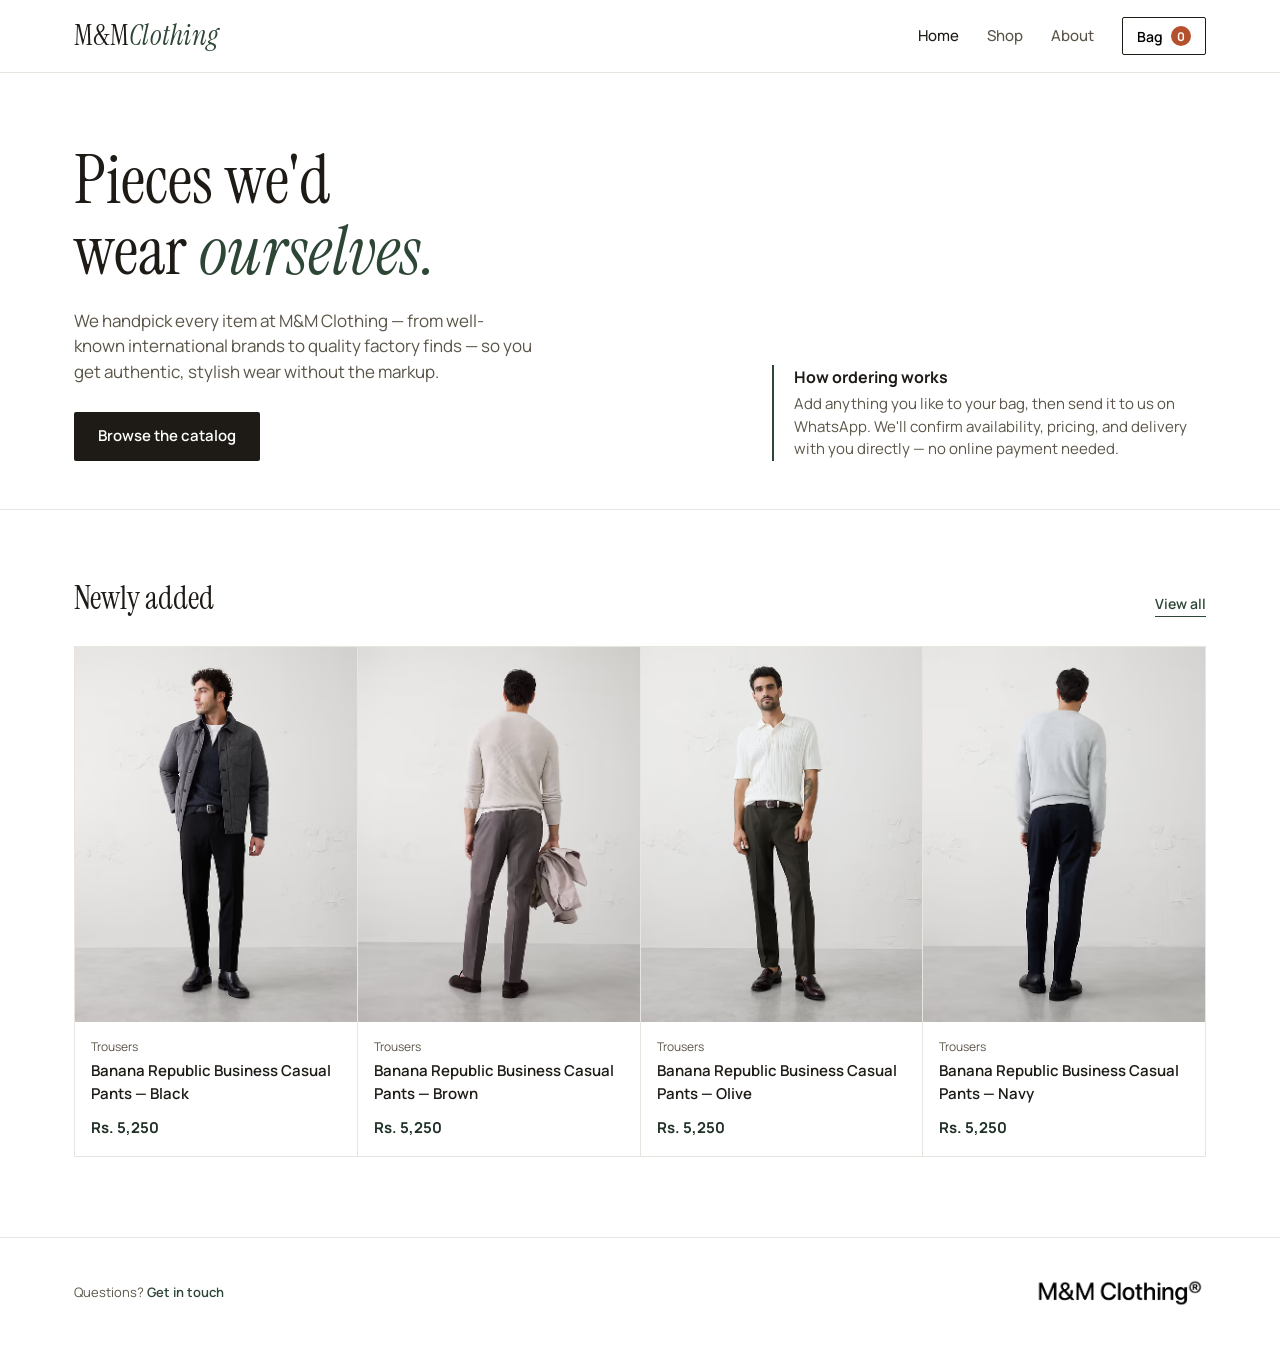
==== index.html @ 095e3205 "Initial commit — Banana Republic catalog site" ====
<!DOCTYPE html>
<html lang="en">
<head>
<meta charset="UTF-8">
<meta name="viewport" content="width=device-width, initial-scale=1.0">
<title>M&amp;M Clothing</title>
<link rel="stylesheet" href="css/style.css">
</head>
<body>


<header class="site-header">
  <div class="wrap">
    <!-- Wordmark Logo -->
    <a href="index.html" class="wordmark">
      M&M<span>Clothing</span>  
    </a>
    <nav class="main-nav">
      <a href="index.html" class="active">Home</a>
      <a href="catalog.html">Shop</a>
      <a href="about.html" class="hide-mobile">About</a>
      <button id="open-cart" class="cart-btn" aria-label="Open cart">
        Bag <span class="cart-count" id="cart-count">0</span>
      </button>
    </nav>
  </div>
</header>



<section class="hero">
  <div class="wrap">
    <div>
      <h1>Pieces we'd<br>wear <em>ourselves.</em></h1>
      <p>We handpick every item at M&amp;M Clothing — from well-known international brands to quality factory finds — so you get authentic, stylish wear without the markup.</p>
      <a href="catalog.html" class="btn">Browse the catalog</a>
    </div>
    <div class="hero-note">
      <strong>How ordering works</strong>
      Add anything you like to your bag, then send it to us on WhatsApp. We'll confirm availability, pricing, and delivery with you directly — no online payment needed.
    </div>
  </div>
</section>

<div class="wrap">
  <div class="section-head">
    <h2>Newly added</h2>
    <a href="catalog.html">View all</a>
  </div>
  <div class="grid" id="featured-grid"></div>
</div>

<footer class="site-footer">
  <div class="wrap">
    
    <span>Questions? <a href="about.html" style="color:var(--green); font-weight:600;">Get in touch</a></span>
    <!-- Logo right -->
    <a href="index.html" class="logo-link">
      <img src="images/NameLogo.png" alt="M&amp;M Clothing" style="height: 30px; width: auto; display: block;">
    </a>
  </div>
</footer>

<div class="overlay" id="cart-overlay"></div>
<aside class="drawer" id="cart-drawer">
  <div class="drawer-head">
    <h3>Your bag</h3>
    <button class="drawer-close" id="close-cart" aria-label="Close cart">&times;</button>
  </div>
  <div class="drawer-items" id="drawer-items"></div>
  <div class="drawer-foot" id="drawer-foot">
    <div class="drawer-total"><span>Total</span><span id="drawer-total-amount">Rs. 0</span></div>
    <button class="btn clay" id="whatsapp-checkout">Send order on WhatsApp</button>
    <div class="drawer-hint">We'll reply on WhatsApp to confirm details and delivery.</div>
  </div>
</aside>

<script src="js/data.js"></script>
<script src="js/cart.js"></script>
<script src="js/render.js"></script>
<script src="js/home.js"></script>
<script>document.getElementById('year').textContent = new Date().getFullYear();</script>
</body>
</html>
---- css/style.css ----
@import url('https://fonts.googleapis.com/css2?family=Instrument+Serif:ital@0;1&family=Manrope:wght@400;500;600;700&display=swap');

:root {
  --white: #FFFFFF;
  --bg: #FFFFFF;
  --card: #FAFAFA;
  --ink: #1E1B17;
  --ink-soft: #5B5548;
  --line: #E8E5E0;
  --green: #2E4636;
  --green-dark: #1F3025;
  --clay: #B5502C;
  --clay-dark: #93401F;

  --serif: 'Instrument Serif', Georgia, serif;
  --sans: 'Manrope', -apple-system, BlinkMacSystemFont, sans-serif;

  --max: 1180px;
}

* { box-sizing: border-box; }

html { scroll-behavior: smooth; }

body {
  margin: 0;
  background: var(--bg);
  color: var(--ink);
  font-family: var(--sans);
  line-height: 1.5;
  -webkit-font-smoothing: antialiased;
}

a { color: inherit; text-decoration: none; }

img { max-width: 100%; display: block; }

button { font-family: inherit; cursor: pointer; }

.wrap {
  max-width: var(--max);
  margin: 0 auto;
  padding: 0 24px;
}

/* ---------- Header ---------- */

.site-header {
  border-bottom: 1px solid var(--line);
  position: sticky;
  top: 0;
  background: var(--white);
  z-index: 40;
}

.site-header .wrap {
  display: flex;
  align-items: center;
  justify-content: space-between;
  height: 72px;
  padding: 0 24px;
  max-width: var(--max);
  margin: 0 auto;
}

.wordmark {
  font-family: var(--serif);  /* Instrument Serif — fancy font */
  font-size: 28px;
  letter-spacing: 0.3px;
  text-decoration: none;
  color: var(--ink);
}

.wordmark span { 
  color: var(--green); 
  font-style: italic; 
}
/* Logo - Left */
.logo-link {
  display: flex;
  align-items: center;
  text-decoration: none;
  flex-shrink: 0;
}

.logo-link img {
  height: 35px;  /* Fixed height */
  width: auto;
  display: block;
}

/* Navigation - Right */
.main-nav {
  display: flex;
  align-items: center;
  gap: 28px;
  margin-left: auto;
}

.main-nav a {
  font-size: 15px;
  font-weight: 500;
  color: var(--ink-soft);
  transition: color 0.15s ease;
  text-decoration: none;
}

.main-nav a:hover, 
.main-nav a.active { 
  color: var(--ink); 
}

/* Cart Button */
.cart-btn {
  display: flex;
  align-items: center;
  gap: 8px;
  border: 1px solid var(--ink);
  background: transparent;
  padding: 8px 14px;
  font-size: 14px;
  font-weight: 600;
  border-radius: 2px;
  cursor: pointer;
  font-family: inherit;
}

.cart-btn:hover { 
  background: var(--ink); 
  color: var(--white); 
}

.cart-count {
  background: var(--clay);
  color: var(--white);
  border-radius: 50%;
  width: 20px;
  height: 20px;
  font-size: 12px;
  display: flex;
  align-items: center;
  justify-content: center;
  font-weight: 700;
}

.cart-btn:hover .cart-count { 
  background: var(--white); 
  color: var(--ink); 
}

/* Mobile */
@media (max-width: 640px) {
  .site-header .wrap {
    height: 60px;
    padding: 0 16px;
  }
  .logo-link img {
    height: 28px;
  }
  .main-nav {
    gap: 14px;
  }
  .main-nav a {
    font-size: 13px;
  }
  .main-nav a.hide-mobile {
    display: none;
  }
  .cart-btn {
    padding: 6px 10px;
    font-size: 12px;
  }
}

/* ---------- Hero ---------- */

.hero {
  padding: 72px 0 48px;
  border-bottom: 1px solid var(--line);
  background: var(--white);
}

.hero .wrap {
  display: grid;
  grid-template-columns: 1.2fr 0.8fr;
  gap: 48px;
  align-items: end;
}

.hero h1 {
  font-family: var(--serif);
  font-weight: 400;
  font-size: clamp(40px, 6vw, 68px);
  line-height: 1.05;
  margin: 0 0 20px;
}

.hero h1 em { 
  color: var(--green); 
  font-style: italic; 
}

.hero p {
  color: var(--ink-soft);
  font-size: 17px;
  max-width: 46ch;
  margin: 0 0 28px;
}

.btn {
  display: inline-flex;
  align-items: center;
  gap: 8px;
  background: var(--ink);
  color: var(--white);
  padding: 13px 24px;
  font-size: 15px;
  font-weight: 600;
  border: none;
  border-radius: 2px;
  transition: background 0.15s ease;
}

.btn:hover { 
  background: var(--green-dark); 
}

.btn.secondary {
  background: transparent;
  color: var(--ink);
  border: 1px solid var(--ink);
}

.btn.secondary:hover { 
  background: var(--ink); 
  color: var(--white); 
}

.btn.clay { 
  background: var(--clay); 
}

.btn.clay:hover { 
  background: var(--clay-dark); 
}

.hero-note {
  border-left: 2px solid var(--green);
  padding-left: 20px;
  font-size: 15px;
  color: var(--ink-soft);
}

.hero-note strong { 
  display: block; 
  color: var(--ink); 
  font-size: 16px; 
  margin-bottom: 4px; 
}

/* ---------- Section headings ---------- */

.section-head {
  display: flex;
  align-items: baseline;
  justify-content: space-between;
  margin: 64px 0 24px;
}

.section-head h2 {
  font-family: var(--serif);
  font-weight: 400;
  font-size: 32px;
  margin: 0;
}

.section-head a {
  font-size: 14px;
  font-weight: 600;
  color: var(--green);
  border-bottom: 1px solid var(--green);
  padding-bottom: 2px;
}

/* ---------- Filter bar ---------- */

.filter-bar {
  display: flex;
  flex-wrap: wrap;
  gap: 10px;
  align-items: center;
  padding: 20px 0;
  border-bottom: 1px solid var(--line);
  margin-bottom: 32px;
  background: var(--white);
}

.filter-pill {
  border: 1px solid var(--line);
  background: var(--white);
  padding: 8px 16px;
  font-size: 14px;
  border-radius: 20px;
  color: var(--ink-soft);
  font-weight: 500;
}

.filter-pill.active {
  background: var(--ink);
  color: var(--white);
  border-color: var(--ink);
}

.search-input {
  margin-left: auto;
  border: 1px solid var(--line);
  background: var(--white);
  padding: 9px 14px;
  font-size: 14px;
  border-radius: 20px;
  font-family: inherit;
  min-width: 220px;
}

.search-input:focus { 
  outline: 2px solid var(--green); 
  outline-offset: 1px; 
}

/* ---------- Product grid ---------- */

.grid {
  display: grid;
  grid-template-columns: repeat(4, 1fr);
  gap: 1px;
  background: var(--line);
  border: 1px solid var(--line);
}

.card {
  background: var(--white);
  display: flex;
  flex-direction: column;
  position: relative;
}

.card-media {
  aspect-ratio: 3/4;
  background: #F5F5F5;
  overflow: hidden;
  position: relative;
}

.card-media img { 
  width: 100%; 
  height: 100%; 
  object-fit: cover; 
}

.card-body { 
  padding: 16px; 
  flex: 1; 
  display: flex; 
  flex-direction: column; 
  gap: 4px; 
}

.card-cat { 
  font-size: 12px; 
  color: var(--ink-soft); 
}

.card-name { 
  font-size: 15px; 
  font-weight: 600; 
}

.card-price { 
  font-size: 15px; 
  color: var(--green-dark); 
  font-weight: 700; 
  margin-top: auto; 
  padding-top: 8px; 
}

.sold-out-tag {
  position: absolute;
  top: 10px;
  left: 10px;
  background: var(--ink);
  color: var(--white);
  font-size: 11px;
  font-weight: 700;
  padding: 4px 8px;
  border-radius: 2px;
}

.card-link { 
  display: contents; 
}

.empty-note {
  grid-column: 1 / -1;
  background: var(--white);
  text-align: center;
  padding: 64px 20px;
  color: var(--ink-soft);
}

/* ---------- Product detail ---------- */

.product-detail {
  display: grid;
  grid-template-columns: 1.1fr 1fr;
  gap: 56px;
  padding: 48px 0 80px;
  background: var(--white);
}

.pd-gallery-main {
  aspect-ratio: 3/4;
  background: #F5F5F5;
  border: 1px solid var(--line);
  overflow: hidden;
  margin-bottom: 10px;
}

.pd-gallery-main img { 
  width: 100%; 
  height: 100%; 
  object-fit: cover; 
}

.pd-thumbs { 
  display: flex; 
  gap: 8px; 
}

.pd-thumbs img {
  width: 64px;
  height: 80px;
  object-fit: cover;
  border: 1px solid var(--line);
  cursor: pointer;
}

.pd-cat { 
  color: var(--ink-soft); 
  font-size: 14px; 
  margin-bottom: 8px; 
}

.pd-name { 
  font-family: var(--serif); 
  font-size: 40px; 
  font-weight: 400; 
  margin: 0 0 12px; 
}

.pd-price { 
  font-size: 22px; 
  font-weight: 700; 
  color: var(--green-dark); 
  margin-bottom: 20px; 
}

.pd-desc { 
  color: var(--ink-soft); 
  margin-bottom: 28px; 
  max-width: 48ch; 
}

.option-group { 
  margin-bottom: 24px; 
}

.option-label { 
  font-size: 13px; 
  font-weight: 700; 
  text-transform: uppercase; 
  letter-spacing: 0.05em; 
  color: var(--ink-soft); 
  margin-bottom: 10px; 
}

.chip-row { 
  display: flex; 
  flex-wrap: wrap; 
  gap: 8px; 
}

.chip {
  border: 1px solid var(--line);
  background: var(--white);
  padding: 9px 16px;
  font-size: 14px;
  border-radius: 2px;
  font-weight: 500;
}

.chip.selected { 
  border-color: var(--ink); 
  background: var(--ink); 
  color: var(--white); 
}

/* Size chips - scrollable row */
.size-chip-row {
  display: flex;
  flex-wrap: wrap;
  gap: 8px;
  max-height: 160px;
  overflow-y: auto;
  padding: 4px 2px 8px 2px;
  scrollbar-width: thin;
}

.size-chip-row .chip {
  flex: 0 0 auto;
  min-width: 60px;
  padding: 6px 12px;
  font-size: 13px;
  border: 1px solid var(--line);
  border-radius: 20px;
  background: var(--white);
  cursor: pointer;
  transition: all 0.2s;
}

.size-chip-row .chip:hover {
  border-color: #999;
  background: #f0f0f0;
}

.size-chip-row .chip.selected {
  border-color: var(--ink);
  background: var(--ink);
  color: var(--white);
}

/* Thumbnail active state */
.pd-thumbs img.active {
  border: 2px solid var(--ink);
  opacity: 1;
}

.pd-thumbs img {
  border: 2px solid transparent;
  opacity: 0.6;
  cursor: pointer;
  transition: all 0.2s;
}

.pd-thumbs img:hover {
  opacity: 1;
}

.qty-row { 
  display: flex; 
  align-items: center; 
  gap: 14px; 
  margin-bottom: 24px; 
}

.qty-control { 
  display: flex; 
  align-items: center; 
  border: 1px solid var(--line); 
  border-radius: 2px; 
}

.qty-control button { 
  background: none; 
  border: none; 
  width: 36px; 
  height: 40px; 
  font-size: 16px; 
}

.qty-control span { 
  width: 32px; 
  text-align: center; 
  font-weight: 600; 
}

.pd-actions { 
  display: flex; 
  gap: 12px; 
}

.stock-note { 
  font-size: 13px; 
  color: var(--ink-soft); 
  margin-top: 14px; 
}

/* ---------- Cart drawer ---------- */

.overlay {
  position: fixed;
  inset: 0;
  background: rgba(30, 27, 23, 0.4);
  opacity: 0;
  pointer-events: none;
  transition: opacity 0.2s ease;
  z-index: 50;
}

.overlay.open { 
  opacity: 1; 
  pointer-events: auto; 
}

.drawer {
  position: fixed;
  top: 0;
  right: 0;
  height: 100%;
  width: min(420px, 92vw);
  background: var(--white);
  transform: translateX(100%);
  transition: transform 0.25s ease;
  z-index: 51;
  display: flex;
  flex-direction: column;
}

.drawer.open { 
  transform: translateX(0); 
}

.drawer-head {
  display: flex;
  justify-content: space-between;
  align-items: center;
  padding: 24px;
  border-bottom: 1px solid var(--line);
}

.drawer-head h3 { 
  font-family: var(--serif); 
  font-size: 24px; 
  font-weight: 400; 
  margin: 0; 
}

.drawer-close { 
  background: none; 
  border: none; 
  font-size: 22px; 
  color: var(--ink-soft); 
}

.drawer-items { 
  flex: 1; 
  overflow-y: auto; 
  padding: 12px 24px; 
}

.drawer-item {
  display: flex;
  gap: 12px;
  padding: 16px 0;
  border-bottom: 1px solid var(--line);
}

.drawer-item img { 
  width: 60px; 
  height: 76px; 
  object-fit: cover; 
  background: #F5F5F5; 
}

.drawer-item-info { 
  flex: 1; 
}

.drawer-item-name { 
  font-size: 14px; 
  font-weight: 600; 
}

.drawer-item-meta { 
  font-size: 12px; 
  color: var(--ink-soft); 
  margin: 2px 0 6px; 
}

.drawer-item-row { 
  display: flex; 
  justify-content: space-between; 
  align-items: center; 
}

.drawer-item-price { 
  font-size: 14px; 
  font-weight: 700; 
}

.remove-link { 
  font-size: 12px; 
  color: var(--clay); 
  font-weight: 600; 
}

.drawer-empty { 
  padding: 60px 0; 
  text-align: center; 
  color: var(--ink-soft); 
}

.drawer-foot { 
  padding: 20px 24px 24px; 
  border-top: 1px solid var(--line); 
}

.drawer-total { 
  display: flex; 
  justify-content: space-between; 
  font-size: 16px; 
  font-weight: 700; 
  margin-bottom: 14px; 
}

.drawer-foot .btn { 
  width: 100%; 
  justify-content: center; 
}

.drawer-hint { 
  font-size: 12px; 
  color: var(--ink-soft); 
  margin-top: 10px; 
  text-align: center; 
}

/* ---------- Footer ---------- */

.site-footer {
  border-top: 1px solid var(--line);
  margin-top: 80px;
  padding: 40px 0;
  background: var(--white);
}

.site-footer .wrap {
  display: flex;
  justify-content: space-between;
  align-items: center;
  font-size: 13px;
  color: var(--ink-soft);
}

/* ---------- About page ---------- */

.about-content {
  max-width: 62ch;
  padding: 64px 0 96px;
  background: var(--white);
}

.about-content h1 {
  font-family: var(--serif);
  font-weight: 400;
  font-size: 44px;
  margin-bottom: 20px;
}

.about-content p { 
  color: var(--ink-soft); 
  font-size: 16px; 
  margin-bottom: 18px; 
}

.about-content a.btn { 
  margin-top: 12px; 
}

/* ---------- Responsive ---------- */

@media (max-width: 960px) {
  .hero .wrap { 
    grid-template-columns: 1fr; 
  }
  .grid { 
    grid-template-columns: repeat(3, 1fr); 
  }
  .product-detail { 
    grid-template-columns: 1fr; 
    gap: 32px; 
    padding-top: 32px; 
  }
}

@media (max-width: 640px) {
  .main-nav { 
    gap: 16px; 
  }
  .main-nav a.hide-mobile { 
    display: none; 
  }
  .grid { 
    grid-template-columns: repeat(2, 1fr); 
  }
  .search-input { 
    min-width: 0; 
    flex: 1 1 100%; 
    order: 3; 
  }
  .hero { 
    padding: 40px 0 32px; 
  }
  .logo-link img {
    height: 30px;
  }
}
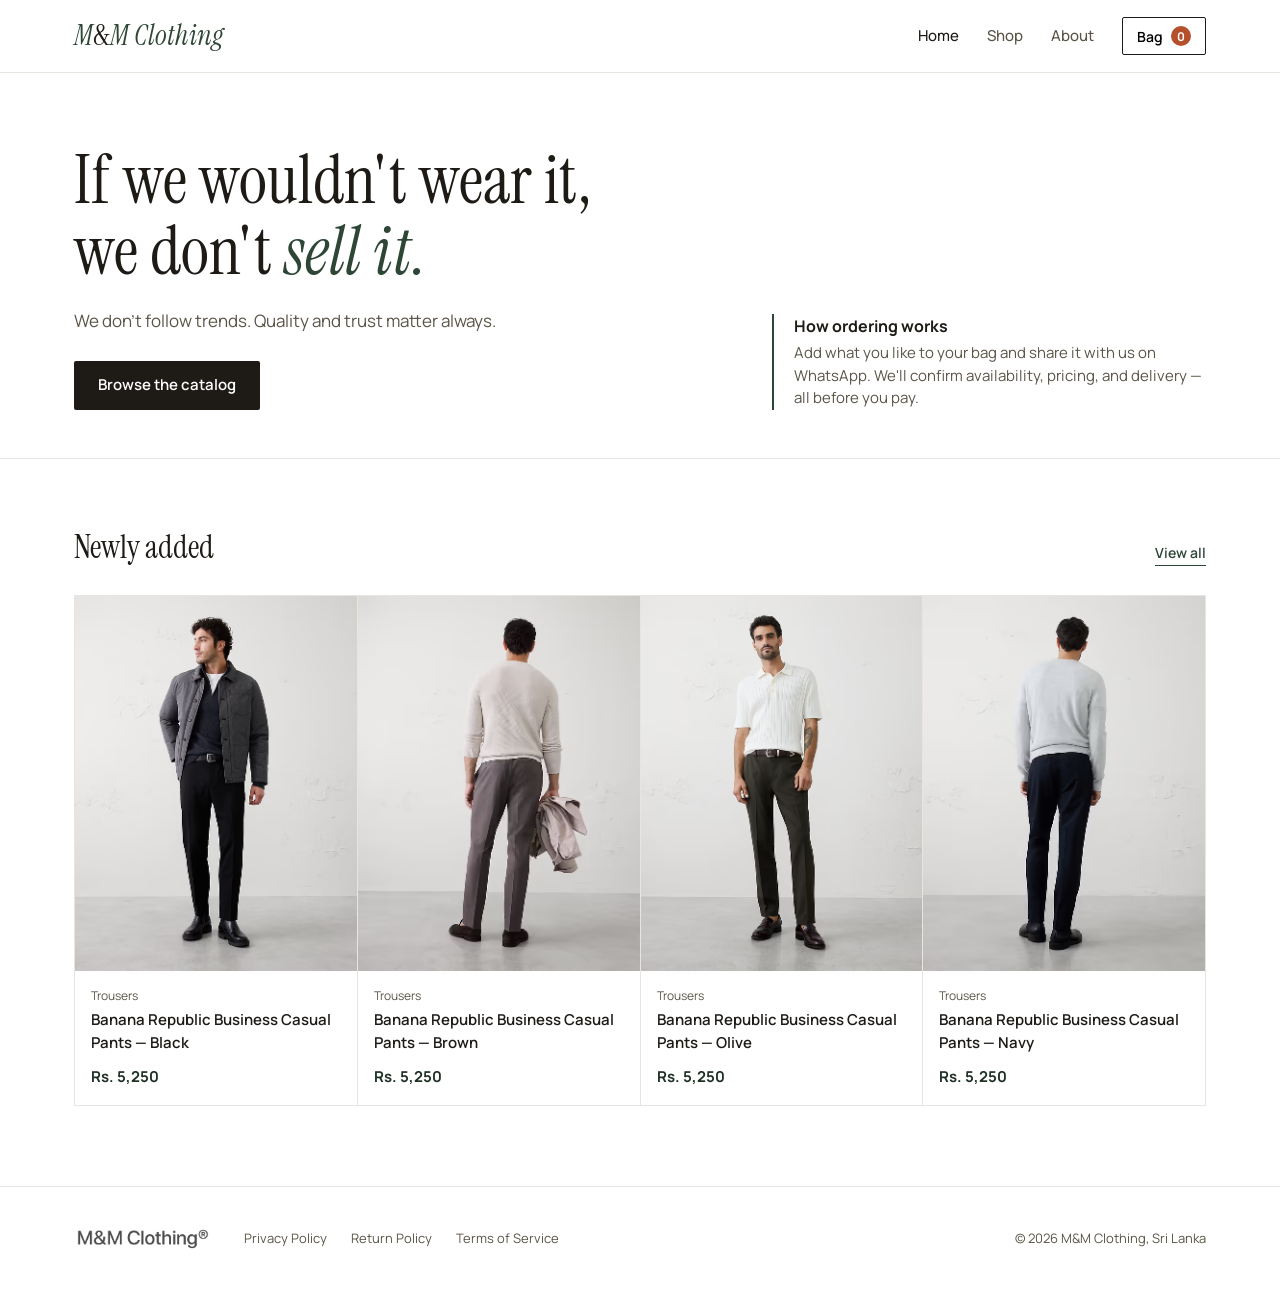
==== commit e8b4fb61: "Updated footer with policies and mobile layout" ====
--- a/index.html
+++ b/index.html
@@ -13,7 +13,7 @@
   <div class="wrap">
     <!-- Wordmark Logo -->
     <a href="index.html" class="wordmark">
-      M&M<span>Clothing</span>  
+      <span>M</span>&<span>M Clothing</span>
     </a>
     <nav class="main-nav">
       <a href="index.html" class="active">Home</a>
@@ -31,14 +31,13 @@
 <section class="hero">
   <div class="wrap">
     <div>
-      <h1>Pieces we'd<br>wear <em>ourselves.</em></h1>
-      <p>We handpick every item at M&amp;M Clothing — from well-known international brands to quality factory finds — so you get authentic, stylish wear without the markup.</p>
+      <h1>If we wouldn't wear it,<br>we don't <em>sell it.</em></h1>
+      <p>We don't follow trends. Quality and trust matter always.</p>
       <a href="catalog.html" class="btn">Browse the catalog</a>
     </div>
     <div class="hero-note">
       <strong>How ordering works</strong>
-      Add anything you like to your bag, then send it to us on WhatsApp. We'll confirm availability, pricing, and delivery with you directly — no online payment needed.
-    </div>
+Add what you like to your bag and share it with us on WhatsApp. We'll confirm availability, pricing, and delivery — all before you pay.    </div>
   </div>
 </section>
 
@@ -50,14 +49,22 @@
   <div class="grid" id="featured-grid"></div>
 </div>
 
+
 <footer class="site-footer">
   <div class="wrap">
-    
-    <span>Questions? <a href="about.html" style="color:var(--green); font-weight:600;">Get in touch</a></span>
-    <!-- Logo right -->
-    <a href="index.html" class="logo-link">
-      <img src="images/NameLogo.png" alt="M&amp;M Clothing" style="height: 30px; width: auto; display: block;">
-    </a>
+    <div class="footer-left">
+      <a href="index.html" class="footer-logo">
+        <img src="images/NameLogo.png" alt="M&amp;M Clothing">
+      </a>
+      <div class="footer-links">
+        <a href="privacy.html">Privacy Policy</a>
+        <a href="returns.html">Return Policy</a>
+         <a href="/terms">Terms of Service</a>
+      </div>
+    </div>
+    <div class="footer-right">
+      <span>&copy; <span id="year"></span> M&amp;M Clothing, Sri Lanka</span>
+    </div>
   </div>
 </footer>
 
--- a/css/style.css
+++ b/css/style.css
@@ -75,19 +75,6 @@
   color: var(--green); 
   font-style: italic; 
 }
-/* Logo - Left */
-.logo-link {
-  display: flex;
-  align-items: center;
-  text-decoration: none;
-  flex-shrink: 0;
-}
-
-.logo-link img {
-  height: 35px;  /* Fixed height */
-  width: auto;
-  display: block;
-}
 
 /* Navigation - Right */
 .main-nav {
@@ -169,6 +156,116 @@
   .cart-btn {
     padding: 6px 10px;
     font-size: 12px;
+  }
+}
+
+/* ---------- Footer ---------- */
+
+.site-footer {
+  border-top: 1px solid var(--line);
+  margin-top: 80px;
+  padding: 40px 0;
+  background: var(--white);
+}
+
+.site-footer .wrap {
+  display: flex;
+  justify-content: space-between;
+  align-items: center;
+  font-size: 13px;
+  color: var(--ink-soft);
+}
+
+/* Footer Left */
+.footer-left {
+  display: flex;
+  align-items: center;
+  gap: 32px;
+}
+
+/* Footer Logo */
+.footer-logo {
+  display: flex;
+  align-items: center;
+  text-decoration: none;
+  flex-shrink: 0;
+}
+
+.footer-logo img {
+  height: 24px;
+  width: auto;
+  display: block;
+  opacity: 0.7;
+  transition: opacity 0.2s ease;
+}
+
+.footer-logo img:hover {
+  opacity: 1;
+}
+
+/* Footer Links */
+.footer-links {
+  display: flex;
+  gap: 24px;
+}
+
+.footer-links a {
+  color: var(--ink-soft);
+  text-decoration: none;
+  font-size: 13px;
+  transition: color 0.2s ease;
+}
+
+.footer-links a:hover {
+  color: var(--ink);
+}
+
+/* Footer Right */
+.footer-right {
+  font-size: 13px;
+  color: var(--ink-soft);
+}
+
+/* ---------- Mobile Footer ---------- */
+@media (max-width: 640px) {
+  .site-footer {
+    padding: 32px 0;
+    margin-top: 40px;
+  }
+
+  .site-footer .wrap {
+    flex-direction: column;
+    align-items: flex-start;  /* Left align everything */
+    gap: 20px;
+  }
+
+  .footer-left {
+    flex-direction: column;
+    align-items: flex-start;
+    gap: 16px;
+    width: 100%;
+  }
+
+  .footer-links {
+    flex-direction: column;
+    gap: 12px;
+    width: 100%;
+  }
+
+  .footer-links a {
+    font-size: 14px;
+    padding: 4px 0;
+  }
+
+  .footer-logo img {
+    height: 22px;
+  }
+
+  .footer-right {
+    font-size: 12px;
+    width: 100%;
+    padding-top: 8px;
+    border-top: 1px solid var(--line);
   }
 }
 
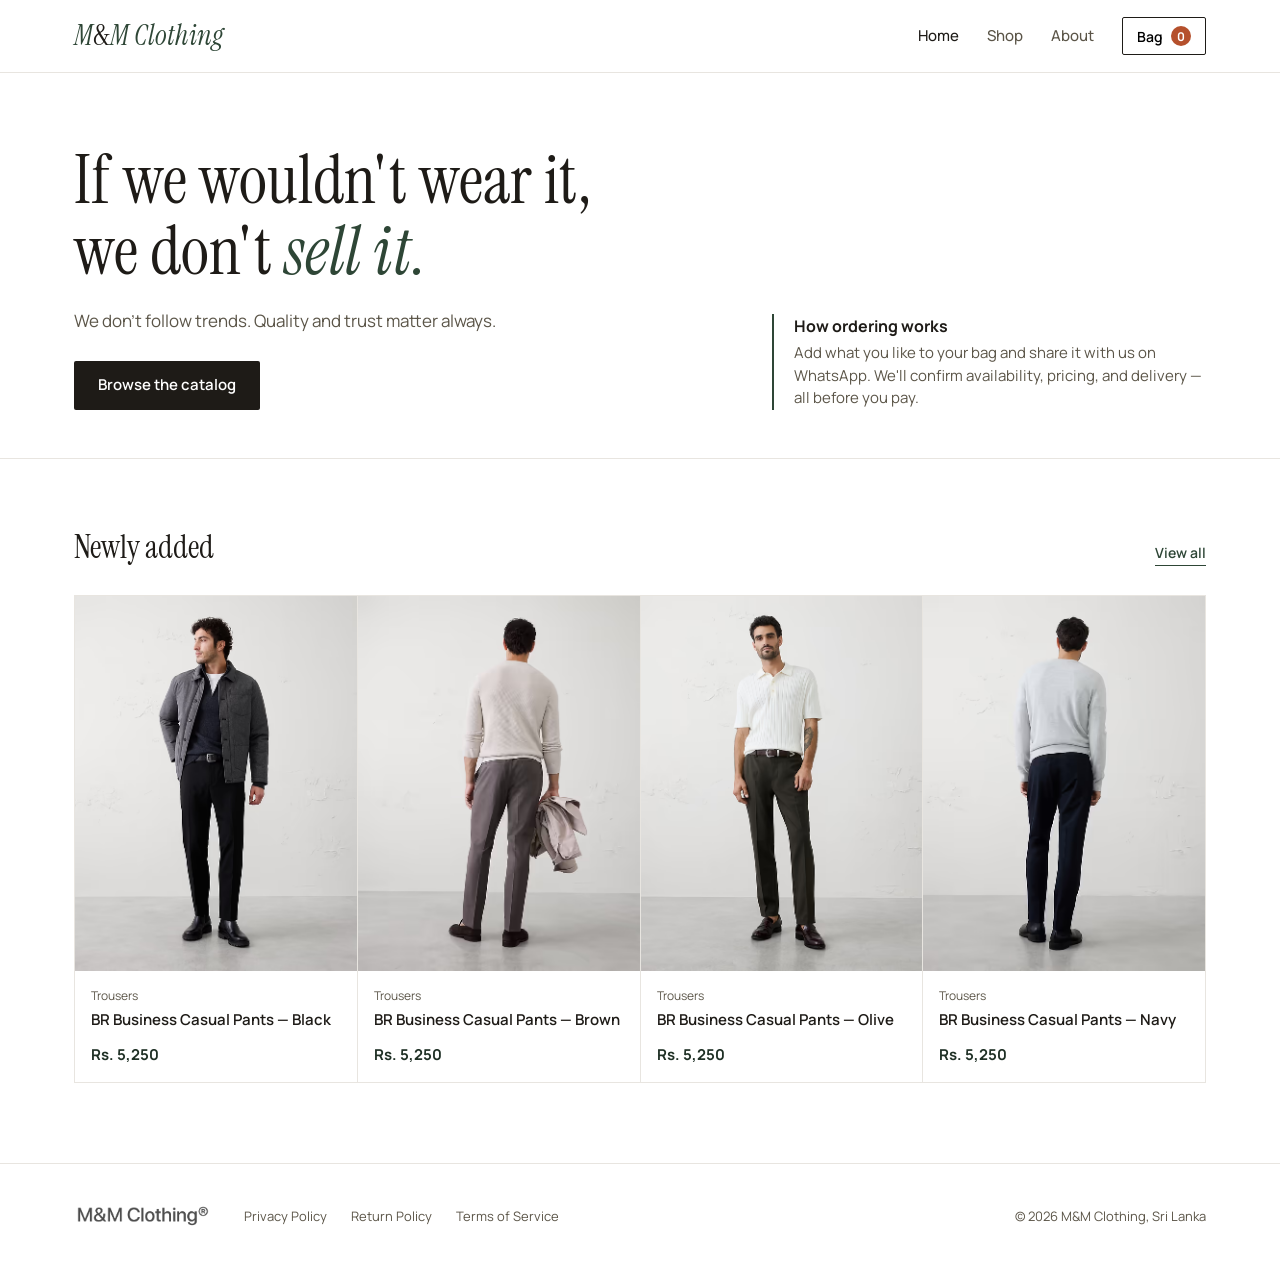
==== commit 5af6de84: "Minor content updates — refined homepage copy" ====
--- a/index.html
+++ b/index.html
@@ -4,6 +4,7 @@
 <meta charset="UTF-8">
 <meta name="viewport" content="width=device-width, initial-scale=1.0">
 <title>M&amp;M Clothing</title>
+  <link rel="icon" type="image/png" href="/images/NameLogo.png">
 <link rel="stylesheet" href="css/style.css">
 </head>
 <body>
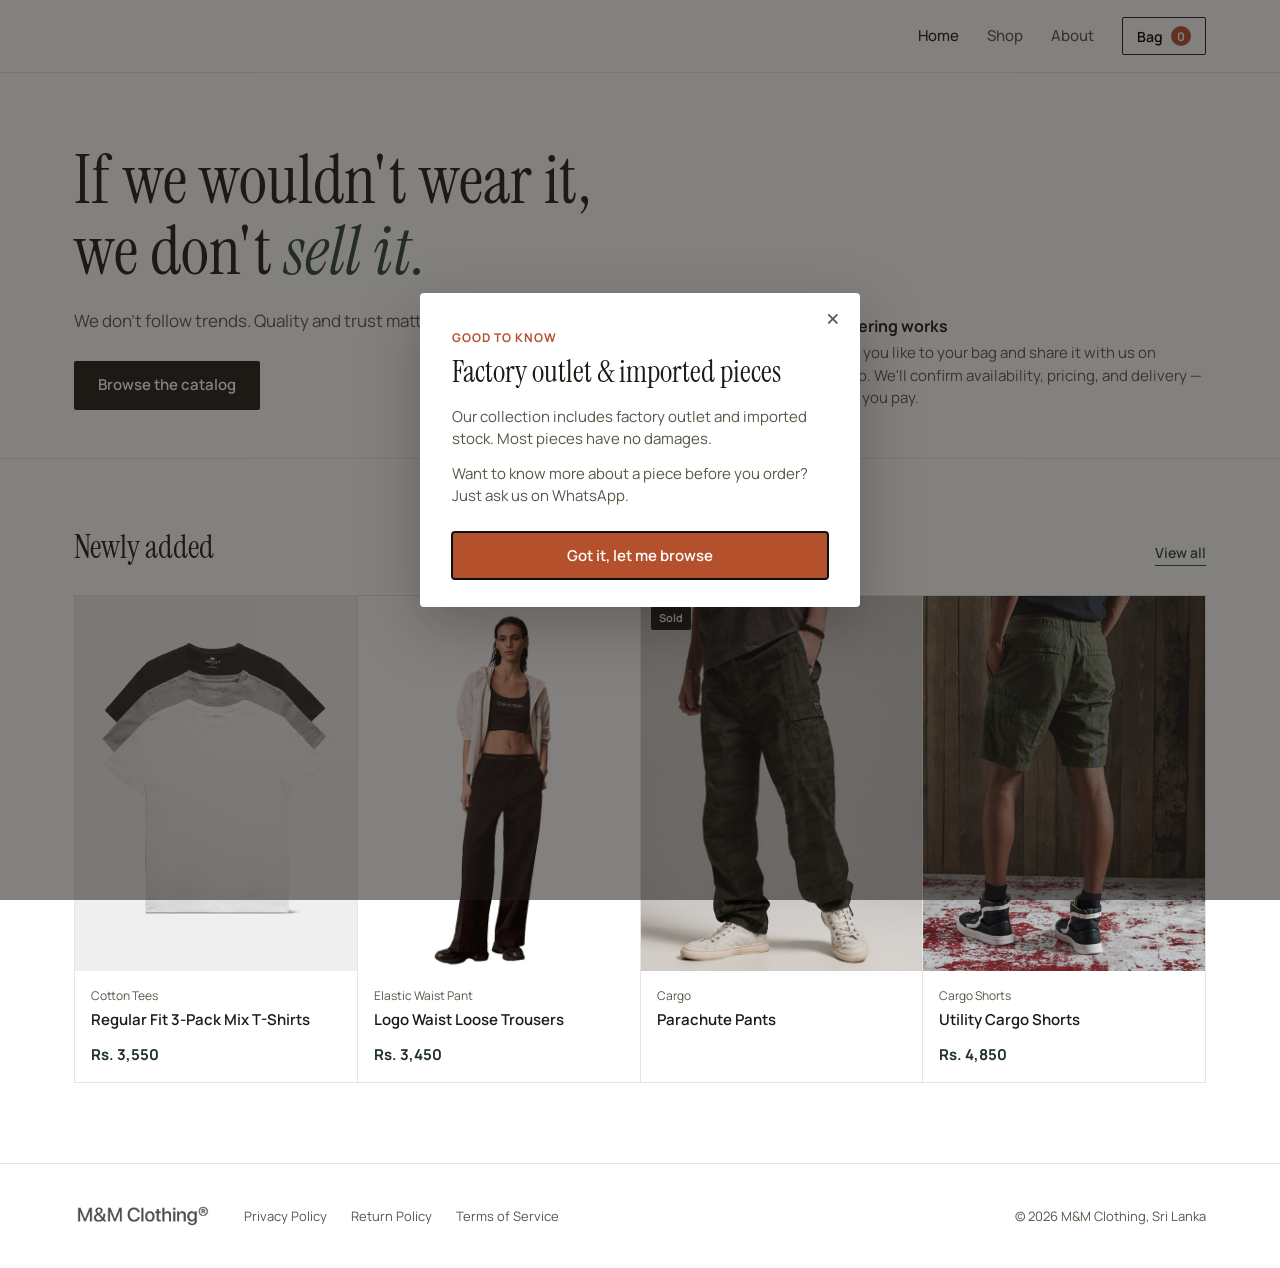
==== commit e9e340bb: "Add first-visit factory outlet notice, remove header wordmark, update MM009 stock Co-Authored-By: Cl" ====
--- a/index.html
+++ b/index.html
@@ -12,10 +12,6 @@
 
 <header class="site-header">
   <div class="wrap">
-    <!-- Wordmark Logo -->
-    <a href="index.html" class="wordmark">
-      <span>M</span>&<span>M Clothing</span>
-    </a>
     <nav class="main-nav">
       <a href="index.html" class="active">Home</a>
       <a href="catalog.html">Shop</a>
@@ -85,6 +81,7 @@
 
 <script src="js/data.js"></script>
 <script src="js/cart.js"></script>
+<script src="js/notice.js"></script>
 <script src="js/render.js"></script>
 <script src="js/home.js"></script>
 <script>document.getElementById('year').textContent = new Date().getFullYear();</script>
--- a/css/style.css
+++ b/css/style.css
@@ -910,4 +910,68 @@
   .logo-link img {
     height: 30px;
   }
-}+}
+
+/* ---------- First-visit notice ---------- */
+
+.notice-overlay {
+  position: fixed;
+  inset: 0;
+  background: rgba(30, 27, 23, 0.55);
+  display: flex;
+  align-items: center;
+  justify-content: center;
+  padding: 16px;
+  z-index: 100;
+}
+
+.notice-box {
+  position: relative;
+  background: var(--white);
+  max-width: 440px;
+  width: 100%;
+  padding: 36px 32px 28px;
+  border-radius: 4px;
+  box-shadow: 0 20px 60px rgba(0, 0, 0, 0.25);
+}
+
+.notice-eyebrow {
+  display: block;
+  font-size: 12px;
+  font-weight: 700;
+  letter-spacing: 0.08em;
+  text-transform: uppercase;
+  color: var(--clay);
+  margin-bottom: 8px;
+}
+
+.notice-box h2 {
+  font-family: var(--serif);
+  font-weight: 500;
+  font-size: 30px;
+  line-height: 1.15;
+  margin: 0 0 16px;
+}
+
+.notice-box p {
+  color: var(--ink-soft);
+  font-size: 15px;
+  margin: 0 0 12px;
+}
+
+.notice-box .btn {
+  margin-top: 12px;
+  width: 100%;
+  justify-content: center;
+}
+
+.notice-close {
+  position: absolute;
+  top: 10px;
+  right: 14px;
+  background: none;
+  border: none;
+  font-size: 28px;
+  line-height: 1;
+  color: var(--ink-soft);
+}
